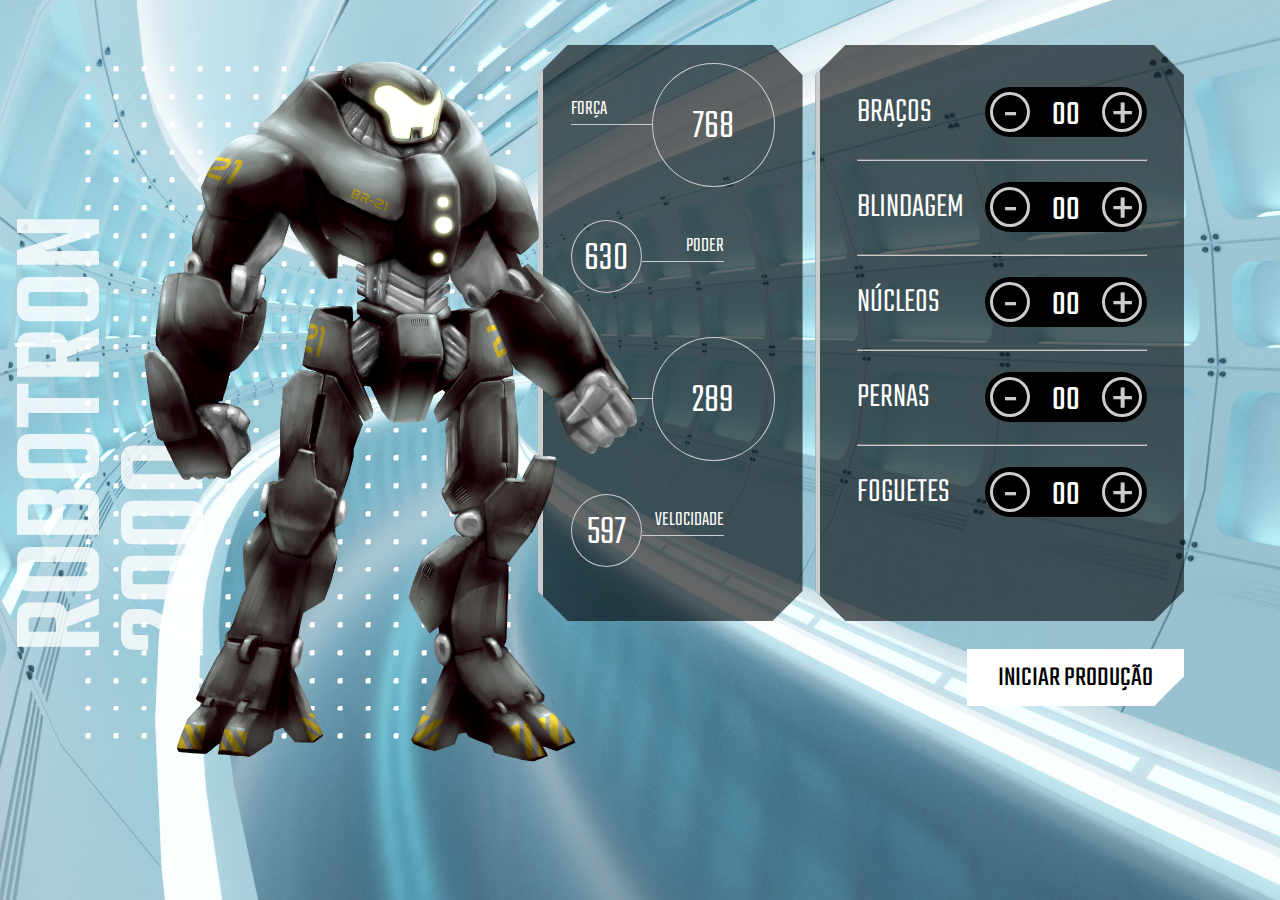
==== curso-js-dom/Projeto do Curso/index.html @ 73f56932 "feat: javascript dom course" ====
<!DOCTYPE html>
<html lang="en">
  <head>
    <meta charset="UTF-8" />
    <meta http-equiv="X-UA-Compatible" content="IE=edge" />
    <meta name="viewport" content="width=device-width, initial-scale=1.0" />
    <link rel="shortcut icon" type="image/jpg" href="img/favicon.ico" />
    <title>Robotron 2000</title>
    <link rel="stylesheet" href="css/style.css" />
    <link rel="preconnect" href="https://fonts.googleapis.com" />
    <link rel="preconnect" href="https://fonts.gstatic.com" crossorigin />
    <link
      href="https://fonts.googleapis.com/css2?family=Teko:wght@300;500&display=swap"
      rel="stylesheet"
    />
  </head>
  <body>
    <main>
      <section class="robotron">
        <img class="robo" src="img/robotron.png" alt="Robotron" id="robotron" />
        <figcaption class="titulo">ROBOTRON <br />2000</figcaption>
      </section>

      <section class="box estatisticas">
        <div class="estatistica">
          <p class="estatistica-titulo">Força</p>
          <div class="estatistica-valor">
            <p class="estatistica-numero">768</p>
          </div>
        </div>
        <div class="estatistica">
          <p class="estatistica-titulo">Poder</p>
          <div class="estatistica-valor">
            <p class="estatistica-numero">630</p>
          </div>
        </div>
        <div class="estatistica">
          <p class="estatistica-titulo">Energia</p>
          <div class="estatistica-valor">
            <p class="estatistica-numero">289</p>
          </div>
        </div>
        <div class="estatistica">
          <p class="estatistica-titulo">Velocidade</p>
          <div class="estatistica-valor">
            <p class="estatistica-numero">597</p>
          </div>
        </div>
      </section>

      <section class="equipamentos">
        <form action="" class="montador">
          <div class="box montador-conteudo">
            <div class="peca">
              <label for="" class="peca-titulo">Braços</label>
              <div class="controle">
                <buttom class="controle-ajuste" id="subtrair" data-controle="-">
                  -
                </buttom>
                <input
                  type="text"
                  id="braco"
                  class="controle-contador"
                  value="00"
                />
                <buttom class="controle-ajuste" id="somar" data-controle="+">
                  +
                </buttom>
              </div>
            </div>
            <hr class="linha" />
            <div class="peca">
              <label for="" class="peca-titulo">Blindagem</label>
              <div class="controle">
                <buttom class="controle-ajuste" data-controle="-">-</buttom>
                <input type="text" class="controle-contador" value="00" />
                <buttom class="controle-ajuste" data-controle="+">+</buttom>
              </div>
            </div>
            <hr class="linha" />
            <div class="peca">
              <label for="" class="peca-titulo">Núcleos</label>
              <div class="controle">
                <buttom class="controle-ajuste" data-controle="-">-</buttom>
                <input type="text" class="controle-contador" value="00" />
                <buttom class="controle-ajuste" data-controle="+">+</buttom>
              </div>
            </div>
            <hr class="linha" />
            <div class="peca">
              <label for="" class="peca-titulo">Pernas</label>
              <div class="controle">
                <buttom class="controle-ajuste" data-controle="-">-</buttom>
                <input type="text" class="controle-contador" value="00" />
                <buttom class="controle-ajuste" data-controle="+">+</buttom>
              </div>
            </div>
            <hr class="linha" />
            <div class="peca">
              <label for="" class="peca-titulo">Foguetes</label>
              <div class="controle">
                <buttom class="controle-ajuste" data-controle="-">-</buttom>
                <input type="text" class="controle-contador" value="00" />
                <buttom class="controle-ajuste" data-controle="+">+</buttom>
              </div>
            </div>
          </div>
          <input
            type="submit"
            value="Iniciar produção"
            class="producao"
            id="producao"
          />
        </form>
      </section>
    </main>
    <script src="./js/main.js"></script>
  </body>
</html>
---- curso-js-dom/Projeto do Curso/css/style.css ----
:root {
    --main-cinza: #CCCCCC;
    --main-branco: #FFFFFF;
    --main-preto: #000000;
}

* {
    box-sizing: border-box;
}

body {
    background: url(../img/fundo.jpg);
    background-position: center center;
    background-size: cover cover;
    padding: 0;
    margin: 0;
    font-weight: 300;
}

body, input {
    font-family: 'Teko', sans-serif;
}

main {
    width: 80vw;
    height: 80vh;
    margin: 10vh 8vw 10vh 12vw;
    display: flex;
    gap: 1vw;
}

.robotron {
    background: url(../img/estrutura.png) no-repeat;
    background-position: center center;
    margin: 0;
    flex-basis: 40%;
    position: relative;
}

.robo {
    height: 110%;
    z-index: 1;
    position: absolute;
    left: -20%;
    top: -5%;
}

.titulo {
    transform: rotate(180deg);
    font-weight: 500;
    font-size: 130px;
    position: absolute;
    bottom: 7rem;
    left: -3rem;
    line-height: 0.8;
    writing-mode: vertical-rl;
    text-orientation: mixed;
    color: rgba(255,255,255,0.8)
}

.box {
    background: rgba(0,0,0,0.6);
    clip-path: polygon(calc(100% - 30px) 0, 100% 30px, 100% calc(100% - 30px), calc(100% - 30px) 100%, 30px 100%, 0 calc(100% - 30px), 0 30px, 30px 0);
    border-left: 5px solid var(--main-cinza);
    height: 80%;
}

/****************************** Equipamentos *****/

.equipamentos {
    flex-basis: 32%;
}

.montador {
    height: 100%;;
}

.montador-conteudo {
    padding: 2em 10%;
}

.peca {
    padding: 1em 0;
}

.peca-titulo {
    color: var(--main-branco);
    text-transform: uppercase;
    font-size: 2.5em;
}

.controle {
    background: var(--main-preto);
    border-radius: 25px;
    float: right;
    display: inline-flex;
    padding: 5px;
    align-items: center;
    align-self: flex-end;
}

.controle-contador {
    width: 40px;
    height: 35px;
    background: none;
    border: 0;
    margin: 0 1rem;
    color: var(--main-branco);
    text-align: center;
    font-size: 2.5em;
    display: inline-flex;
    align-items: center;
    padding-top: 8px;
}

.controle-ajuste {
    display: inline-block;
    width: 40px;
    height: 40px;
    line-height: 44px;
    border-radius: 50%;
    color: var(--main-cinza);
    font-size: 4em;
    background: var(--main-preto);
    text-align: center;
    border: 3px solid var(--main-cinza);
    cursor: pointer;
}

.linha {
    border-color: var(--main-cinza);
}

.producao {
    margin-top: 1em;
    font-size: 2em;
    text-transform: uppercase;
    padding: 0.2em 1em;
    float: right;
    border: 3px solid var(--main-branco);
    background: var(--main-branco);
    clip-path: polygon(100% 0, 100% calc(100% - 30px), calc(100% - 30px) 100%, 0 100%, 0 0);
    cursor: pointer;
}

.producao:hover {
    background: var(--main-preto);
    color: var(--main-branco)
}



/****************************** Estatísticas *****/
.estatisticas {
    flex-basis: 23%;
    padding: 2em 2em 0;
}

.estatistica {
    color: var(--main-branco);
    display: flex;
    align-items: flex-start;
    height: 25%;
}

.estatistica-titulo {
    font-size: 1.5em;
    border-bottom: 1px solid var(--main-cinza);
    flex-basis: 40%;
    text-transform: uppercase;
    order: 1
}

.estatistica-valor {
    flex-basis: 60%;
    position: relative;
    margin: 10px 0 0;
    order: 2;
    margin: -10px 0 0;
}

.estatistica-valor::after {
    content: "";
    display: block;
    padding-bottom: 100%;
    border: 1px solid var(--main-cinza);
    border-radius: 50%;
}

.estatistica-numero {
    position: absolute;
    top: 50%;
    transform: translateY(-46%);
    width: 100%;
    line-height: 100%;
    text-align: center;
    font-size: 3em;
    margin: 0;
}

.estatistica:nth-child(2n) .estatistica-titulo {
    order: 2;
    text-align: right;
}

.estatistica:nth-child(2n) .estatistica-valor {
    order: 1;
    flex-basis: 35%;
    margin: 10px 0 0;
}

@media screen and (max-width: 1600px) {
    body { 
        font-size: 14px;
    }
    main {
        width: 90vw;
        height: 80vh;
        margin: 5vh auto;
    }
}

@media screen and (max-width: 1200px) {
    body { 
        font-size: 13px;
    }

    main {
        width: 96vw;
        height: 80vh;
        margin: 10vh auto;
    }
}
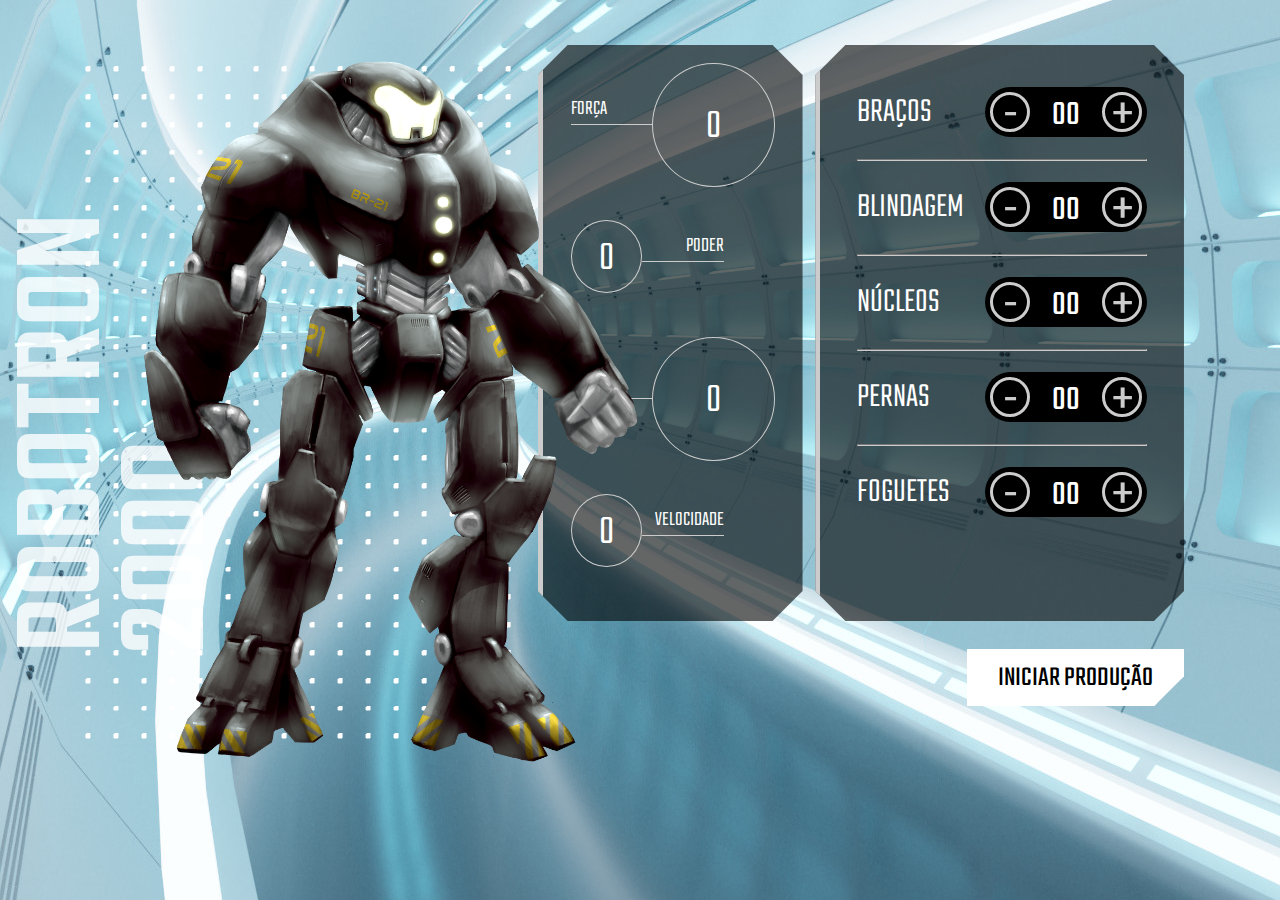
==== commit 758b1bb1: "feat: finishing course" ====
--- a/curso-js-dom/Projeto do Curso/index.html
+++ b/curso-js-dom/Projeto do Curso/index.html
@@ -6,6 +6,7 @@
     <meta name="viewport" content="width=device-width, initial-scale=1.0" />
     <link rel="shortcut icon" type="image/jpg" href="img/favicon.ico" />
     <title>Robotron 2000</title>
+
     <link rel="stylesheet" href="css/style.css" />
     <link rel="preconnect" href="https://fonts.googleapis.com" />
     <link rel="preconnect" href="https://fonts.gstatic.com" crossorigin />
@@ -17,7 +18,7 @@
   <body>
     <main>
       <section class="robotron">
-        <img class="robo" src="img/robotron.png" alt="Robotron" id="robotron" />
+        <img class="robo" src="img/robotron.png" alt="Robotron" />
         <figcaption class="titulo">ROBOTRON <br />2000</figcaption>
       </section>
 
@@ -25,25 +26,25 @@
         <div class="estatistica">
           <p class="estatistica-titulo">Força</p>
           <div class="estatistica-valor">
-            <p class="estatistica-numero">768</p>
+            <p class="estatistica-numero" data-estatistica="forca">0</p>
           </div>
         </div>
         <div class="estatistica">
           <p class="estatistica-titulo">Poder</p>
           <div class="estatistica-valor">
-            <p class="estatistica-numero">630</p>
+            <p class="estatistica-numero" data-estatistica="poder">0</p>
           </div>
         </div>
         <div class="estatistica">
           <p class="estatistica-titulo">Energia</p>
           <div class="estatistica-valor">
-            <p class="estatistica-numero">289</p>
+            <p class="estatistica-numero" data-estatistica="energia">0</p>
           </div>
         </div>
         <div class="estatistica">
           <p class="estatistica-titulo">Velocidade</p>
           <div class="estatistica-valor">
-            <p class="estatistica-numero">597</p>
+            <p class="estatistica-numero" data-estatistica="velocidade">0</p>
           </div>
         </div>
       </section>
@@ -54,54 +55,120 @@
             <div class="peca">
               <label for="" class="peca-titulo">Braços</label>
               <div class="controle">
-                <buttom class="controle-ajuste" id="subtrair" data-controle="-">
-                  -
-                </buttom>
+                <buttom
+                  class="controle-ajuste"
+                  data-controle="-"
+                  data-peca="bracos"
+                  >-</buttom
+                >
                 <input
                   type="text"
-                  id="braco"
                   class="controle-contador"
                   value="00"
+                  data-contador
                 />
-                <buttom class="controle-ajuste" id="somar" data-controle="+">
-                  +
-                </buttom>
+                <buttom
+                  class="controle-ajuste"
+                  data-controle="+"
+                  data-peca="bracos"
+                  >+</buttom
+                >
               </div>
             </div>
             <hr class="linha" />
             <div class="peca">
               <label for="" class="peca-titulo">Blindagem</label>
               <div class="controle">
-                <buttom class="controle-ajuste" data-controle="-">-</buttom>
-                <input type="text" class="controle-contador" value="00" />
-                <buttom class="controle-ajuste" data-controle="+">+</buttom>
+                <buttom
+                  class="controle-ajuste"
+                  data-controle="-"
+                  data-peca="blindagem"
+                  >-</buttom
+                >
+                <input
+                  type="text"
+                  class="controle-contador"
+                  value="00"
+                  data-contador
+                />
+                <buttom
+                  class="controle-ajuste"
+                  data-controle="+"
+                  data-peca="blindagem"
+                  >+</buttom
+                >
               </div>
             </div>
             <hr class="linha" />
             <div class="peca">
               <label for="" class="peca-titulo">Núcleos</label>
               <div class="controle">
-                <buttom class="controle-ajuste" data-controle="-">-</buttom>
-                <input type="text" class="controle-contador" value="00" />
-                <buttom class="controle-ajuste" data-controle="+">+</buttom>
+                <buttom
+                  class="controle-ajuste"
+                  data-controle="-"
+                  data-peca="nucleos"
+                  >-</buttom
+                >
+                <input
+                  type="text"
+                  class="controle-contador"
+                  value="00"
+                  data-contador
+                />
+                <buttom
+                  class="controle-ajuste"
+                  data-controle="+"
+                  data-peca="nucleos"
+                  >+</buttom
+                >
               </div>
             </div>
             <hr class="linha" />
             <div class="peca">
               <label for="" class="peca-titulo">Pernas</label>
               <div class="controle">
-                <buttom class="controle-ajuste" data-controle="-">-</buttom>
-                <input type="text" class="controle-contador" value="00" />
-                <buttom class="controle-ajuste" data-controle="+">+</buttom>
+                <buttom
+                  class="controle-ajuste"
+                  data-controle="-"
+                  data-peca="pernas"
+                  >-</buttom
+                >
+                <input
+                  type="text"
+                  class="controle-contador"
+                  value="00"
+                  data-contador
+                />
+                <buttom
+                  class="controle-ajuste"
+                  data-controle="+"
+                  data-peca="pernas"
+                  >+</buttom
+                >
               </div>
             </div>
             <hr class="linha" />
             <div class="peca">
               <label for="" class="peca-titulo">Foguetes</label>
               <div class="controle">
-                <buttom class="controle-ajuste" data-controle="-">-</buttom>
-                <input type="text" class="controle-contador" value="00" />
-                <buttom class="controle-ajuste" data-controle="+">+</buttom>
+                <buttom
+                  class="controle-ajuste"
+                  data-controle="-"
+                  data-peca="foguetes"
+                  >-</buttom
+                >
+                <input
+                  type="text"
+                  class="controle-contador"
+                  value="00"
+                  data-contador
+                />
+                <buttom
+                  class="controle-ajuste"
+                  data-controle="+"
+                  data-peca="foguetes"
+                  >+</buttom
+                >
               </div>
             </div>
           </div>
@@ -114,6 +181,7 @@
         </form>
       </section>
     </main>
-    <script src="./js/main.js"></script>
+
+    <script src="js/main.js"></script>
   </body>
 </html>
